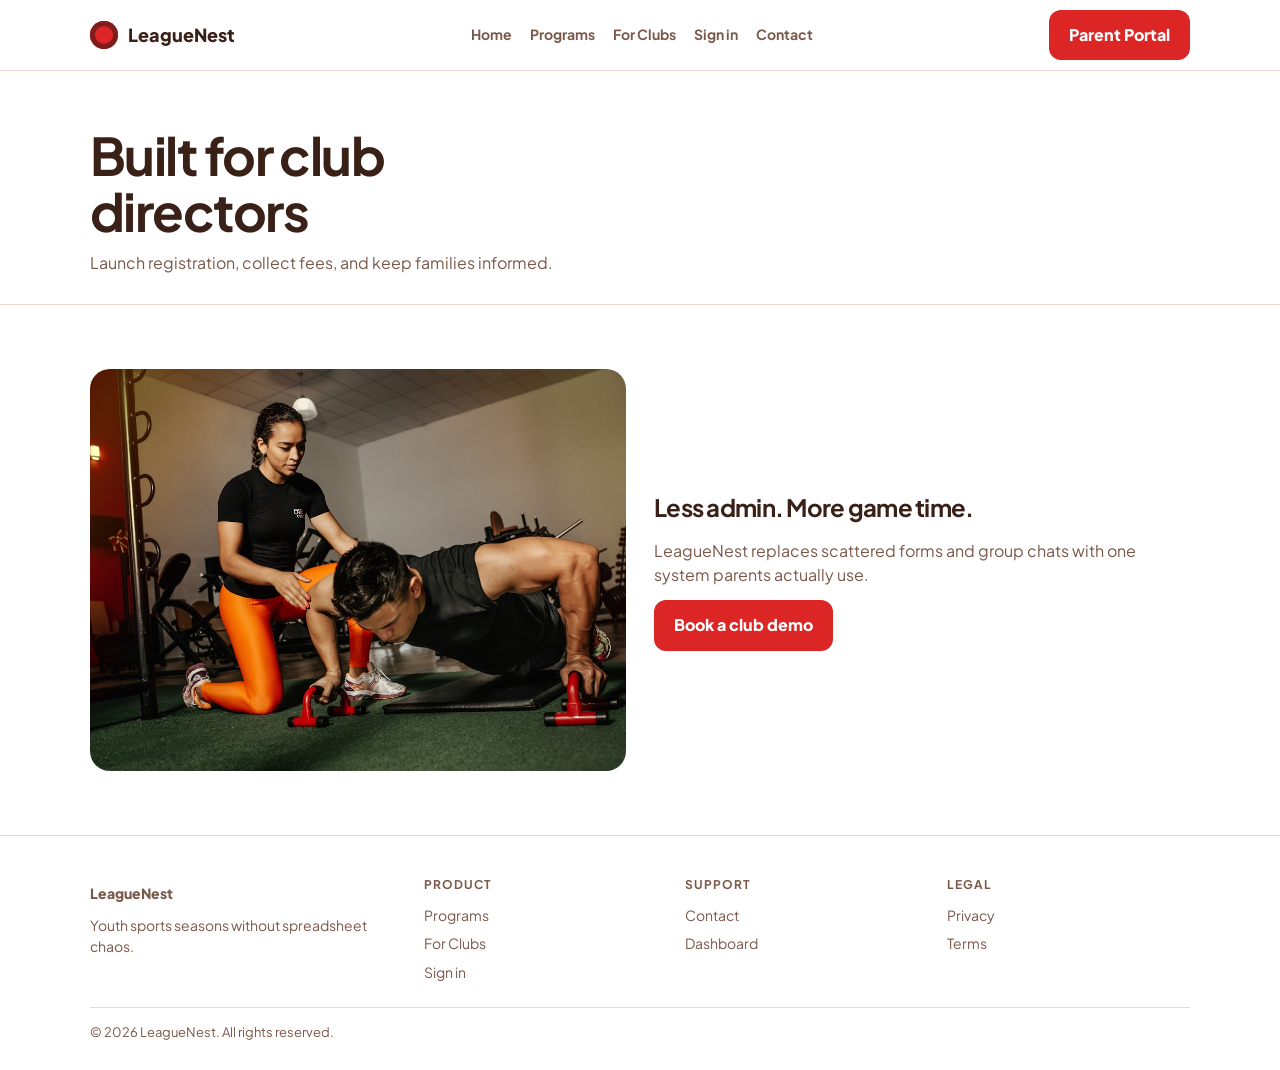
==== clubs.html @ 12ecd50a "Initial commit: leaguenest website" ====
<!DOCTYPE html><html lang="en"><head><meta charset="utf-8"/><meta name="viewport" content="width=device-width,initial-scale=1"/>
<title>For Clubs | LeagueNest</title>
<link href="https://fonts.googleapis.com/css2?family=Plus+Jakarta+Sans:wght@400;500;600;700;800&display=swap" rel="stylesheet"/>
<link rel="stylesheet" href="styles.css"/></head><body><header><div class="wrap nav"><a class="brand" href="index.html"><span class="puck"></span>LeagueNest</a>
<button class="nav-toggle" id="navToggle" aria-label="Menu">☰</button>
<nav class="links" id="navLinks"><a href="index.html">Home</a><a href="programs.html">Programs</a><a href="clubs.html">For Clubs</a><a href="login.html">Sign in</a><a href="contact.html">Contact</a></nav>
<a class="btn btn-red" href="login.html">Parent Portal</a></div></header><div class="page-hero"><div class="wrap"><h1>Built for club directors</h1><p>Launch registration, collect fees, and keep families informed.</p></div></div>
<section class="section-alt"><div class="wrap grid-2"><img class="split-img" src="images/team.jpg" alt="Club staff"/><div>
<h2>Less admin. More game time.</h2>
<p class="muted" style="margin:12px 0">LeagueNest replaces scattered forms and group chats with one system parents actually use.</p>
<a class="btn btn-red" href="contact.html">Book a club demo</a>
</div></div></section><footer><div class="wrap"><div class="footer-grid">
<div><a class="brand" href="index.html"><span class="puck"></span>LeagueNest</a><p class="muted" style="margin-top:10px;font-size:14px">Youth sports seasons without spreadsheet chaos.</p></div>
<div><h4>Product</h4><a href="programs.html">Programs</a><a href="clubs.html">For Clubs</a><a href="login.html">Sign in</a></div>
<div><h4>Support</h4><a href="contact.html">Contact</a><a href="dashboard.html">Dashboard</a></div>
<div><h4>Legal</h4><a href="privacy.html">Privacy</a><a href="terms.html">Terms</a></div>
</div><div class="footer-bottom">© 2026 LeagueNest. All rights reserved.</div></div></footer><script src="app.js"></script></body></html>
---- styles.css ----
:root{--bg:#fff7f4;--ink:#3a2118;--muted:#7a584a;--red:#dc2626;--pink:#ffe4e6;--line:#f0d5cc;--ease:cubic-bezier(.22,1,.36,1)}
*{box-sizing:border-box;margin:0;padding:0}html{scroll-behavior:smooth}body{font-family:"Plus Jakarta Sans",system-ui,sans-serif;background:var(--bg);color:var(--ink);line-height:1.55}
a{color:inherit;text-decoration:none}img{max-width:100%;display:block}.wrap{width:min(1100px,calc(100% - 36px));margin:0 auto}
.btn{display:inline-flex;align-items:center;justify-content:center;border-radius:12px;padding:13px 20px;font-weight:800;border:0;cursor:pointer;font-family:inherit;transition:transform .35s var(--ease);background:var(--ink);color:#fff}
.btn:hover{transform:translateY(-3px)}.btn-red{background:var(--red)}.btn-line{background:#fff;border:1px solid var(--line);color:var(--ink)}.btn-full{width:100%}
header{position:sticky;top:0;z-index:20;background:rgba(255,255,255,.92);backdrop-filter:blur(12px);border-bottom:1px solid var(--line)}
.nav{display:flex;align-items:center;justify-content:space-between;min-height:70px}
.brand{display:flex;align-items:center;gap:10px;font-weight:800;font-size:18px}
.puck{width:28px;height:28px;border-radius:50%;background:var(--red);box-shadow:inset 0 0 0 5px #7f1d1d}
.links{display:flex;gap:18px;font-weight:700;color:var(--muted);font-size:14px}.nav-toggle{display:none;background:0;border:0;font-size:22px}
.hero{position:relative;min-height:78vh;display:grid;align-items:center;background-size:cover;background-position:center}
.hero::before{content:"";position:absolute;inset:0;background:linear-gradient(105deg,rgba(58,33,24,.88),rgba(58,33,24,.45))}
.hero .wrap{position:relative;z-index:1;padding:60px 0;color:#fff}
h1,h2{letter-spacing:-.03em}h1{font-size:clamp(34px,5vw,52px);line-height:1.08;margin-bottom:12px;max-width:14ch}
.lead{color:#f5d0c8;max-width:38ch;margin-bottom:22px;font-size:17px}
.page-hero{padding:56px 0 28px;background:#fff;border-bottom:1px solid var(--line)}.page-hero p{color:var(--muted);margin-top:10px}
section{padding:64px 0}.section-alt{background:#fff}
.grid-3{display:grid;grid-template-columns:repeat(3,1fr);gap:16px}.grid-2{display:grid;grid-template-columns:1fr 1fr;gap:28px;align-items:center}
.card{background:#fff;border:1px solid var(--line);border-radius:16px;padding:20px;transition:transform .4s var(--ease)}.card:hover{transform:translateY(-8px)}
.card img{border-radius:12px;aspect-ratio:16/10;object-fit:cover;width:100%;margin-bottom:12px}.muted,.card p{color:var(--muted)}.card h3{margin-bottom:8px}
.split-img{border-radius:20px;aspect-ratio:4/3;object-fit:cover;width:100%}
.shell{min-height:calc(100vh - 70px);display:grid;grid-template-columns:1.05fr .95fr;background:#fff}
.left{padding:40px;display:flex;flex-direction:column}.right{background:linear-gradient(160deg,#ffe4e6,#fecdd3);padding:28px;border-left:1px solid var(--line);display:flex;flex-direction:column;justify-content:space-between}
.field{margin-bottom:14px}label{display:block;font-size:13px;font-weight:700;margin-bottom:6px}
.input{width:100%;border:1px solid var(--line);border-radius:12px;padding:13px 14px;font:inherit;background:#fffaf8}
.alert{background:var(--red);color:#fff;border-radius:12px;padding:12px 14px;font-size:13px;font-weight:700}
.dash-stats{display:grid;grid-template-columns:repeat(3,1fr);gap:14px;margin:24px 0}
.stat{background:#fff;border:1px solid var(--line);border-radius:14px;padding:18px}.stat b{display:block;font-size:28px;margin-top:6px}
.form{display:grid;gap:12px;max-width:480px}.form input,.form textarea{width:100%;padding:12px;border-radius:10px;border:1px solid var(--line);font:inherit}
.form-success{display:none;padding:14px;border-radius:10px;background:rgba(220,38,38,.1);color:var(--red);font-weight:700}.form-success.show{display:block}
footer{padding:40px 0 28px;border-top:1px solid var(--line);background:#fff}.footer-grid{display:grid;grid-template-columns:1.3fr 1fr 1fr 1fr;gap:18px;margin-bottom:16px}
.footer-grid h4{font-size:12px;text-transform:uppercase;letter-spacing:.08em;color:var(--muted);margin-bottom:10px}
.footer-grid a{display:block;color:var(--muted);margin:7px 0;font-size:14px}.footer-bottom{font-size:13px;color:var(--muted);border-top:1px solid var(--line);padding-top:14px}
.reveal{opacity:0;transform:translateY(24px);transition:.75s var(--ease)}.reveal.in{opacity:1;transform:none}
@media(max-width:900px){.nav-toggle{display:block}.links{display:none;position:absolute;left:0;right:0;top:70px;flex-direction:column;background:#fff;padding:16px;border-bottom:1px solid var(--line)}.links.open{display:flex}.grid-3,.grid-2,.footer-grid,.shell,.dash-stats{grid-template-columns:1fr}.right{border-left:0;border-top:1px solid var(--line);min-height:280px}}
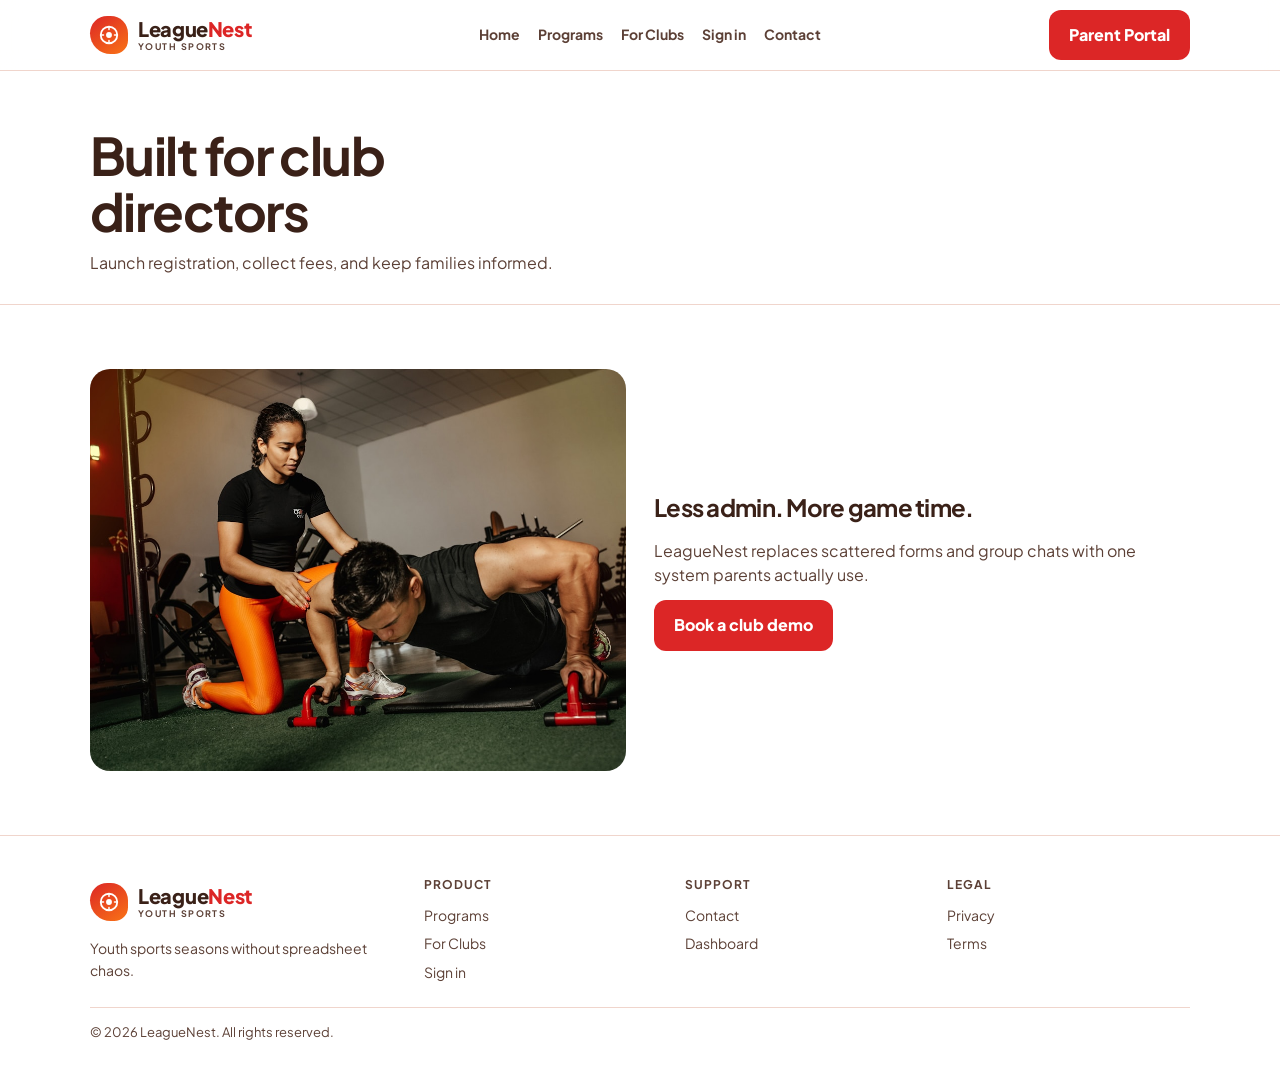
==== commit 2168987e: "Add brand mark logos and customer reviews sections." ====
--- a/clubs.html
+++ b/clubs.html
@@ -1,7 +1,7 @@
 <!DOCTYPE html><html lang="en"><head><meta charset="utf-8"/><meta name="viewport" content="width=device-width,initial-scale=1"/>
 <title>For Clubs | LeagueNest</title>
 <link href="https://fonts.googleapis.com/css2?family=Plus+Jakarta+Sans:wght@400;500;600;700;800&display=swap" rel="stylesheet"/>
-<link rel="stylesheet" href="styles.css"/></head><body><header><div class="wrap nav"><a class="brand" href="index.html"><span class="puck"></span>LeagueNest</a>
+<link rel="stylesheet" href="styles.css"/></head><body><header><div class="wrap nav"><a class="logo brand" href="index.html"><span class="logo-mark" aria-hidden="true"><svg viewBox="0 0 24 24" fill="none"><circle cx="12" cy="12" r="9" stroke="currentColor" stroke-width="2"/><circle cx="12" cy="12" r="3.2" fill="currentColor"/><path d="M12 3v3M12 18v3M3 12h3M18 12h3" stroke="currentColor" stroke-width="1.6" stroke-linecap="round"/></svg></span><span class="logo-text"><span class="word">League<span class="accent">Nest</span></span><span class="tag">Youth Sports</span></span></a>
 <button class="nav-toggle" id="navToggle" aria-label="Menu">☰</button>
 <nav class="links" id="navLinks"><a href="index.html">Home</a><a href="programs.html">Programs</a><a href="clubs.html">For Clubs</a><a href="login.html">Sign in</a><a href="contact.html">Contact</a></nav>
 <a class="btn btn-red" href="login.html">Parent Portal</a></div></header><div class="page-hero"><div class="wrap"><h1>Built for club directors</h1><p>Launch registration, collect fees, and keep families informed.</p></div></div>
@@ -10,7 +10,7 @@
 <p class="muted" style="margin:12px 0">LeagueNest replaces scattered forms and group chats with one system parents actually use.</p>
 <a class="btn btn-red" href="contact.html">Book a club demo</a>
 </div></div></section><footer><div class="wrap"><div class="footer-grid">
-<div><a class="brand" href="index.html"><span class="puck"></span>LeagueNest</a><p class="muted" style="margin-top:10px;font-size:14px">Youth sports seasons without spreadsheet chaos.</p></div>
+<div><a class="logo brand" href="index.html"><span class="logo-mark" aria-hidden="true"><svg viewBox="0 0 24 24" fill="none"><circle cx="12" cy="12" r="9" stroke="currentColor" stroke-width="2"/><circle cx="12" cy="12" r="3.2" fill="currentColor"/><path d="M12 3v3M12 18v3M3 12h3M18 12h3" stroke="currentColor" stroke-width="1.6" stroke-linecap="round"/></svg></span><span class="logo-text"><span class="word">League<span class="accent">Nest</span></span><span class="tag">Youth Sports</span></span></a><p class="muted" style="margin-top:10px;font-size:14px">Youth sports seasons without spreadsheet chaos.</p></div>
 <div><h4>Product</h4><a href="programs.html">Programs</a><a href="clubs.html">For Clubs</a><a href="login.html">Sign in</a></div>
 <div><h4>Support</h4><a href="contact.html">Contact</a><a href="dashboard.html">Dashboard</a></div>
 <div><h4>Legal</h4><a href="privacy.html">Privacy</a><a href="terms.html">Terms</a></div>
--- a/styles.css
+++ b/styles.css
@@ -1,4 +1,4 @@
-
+﻿
 :root{--bg:#fff7f4;--ink:#3a2118;--muted:#7a584a;--red:#dc2626;--pink:#ffe4e6;--line:#f0d5cc;--ease:cubic-bezier(.22,1,.36,1)}
 *{box-sizing:border-box;margin:0;padding:0}html{scroll-behavior:smooth}body{font-family:"Plus Jakarta Sans",system-ui,sans-serif;background:var(--bg);color:var(--ink);line-height:1.55}
 a{color:inherit;text-decoration:none}img{max-width:100%;display:block}.wrap{width:min(1100px,calc(100% - 36px));margin:0 auto}
@@ -34,3 +34,411 @@
 .footer-grid a{display:block;color:var(--muted);margin:7px 0;font-size:14px}.footer-bottom{font-size:13px;color:var(--muted);border-top:1px solid var(--line);padding-top:14px}
 .reveal{opacity:0;transform:translateY(24px);transition:.75s var(--ease)}.reveal.in{opacity:1;transform:none}
 @media(max-width:900px){.nav-toggle{display:block}.links{display:none;position:absolute;left:0;right:0;top:70px;flex-direction:column;background:#fff;padding:16px;border-bottom:1px solid var(--line)}.links.open{display:flex}.grid-3,.grid-2,.footer-grid,.shell,.dash-stats{grid-template-columns:1fr}.right{border-left:0;border-top:1px solid var(--line);min-height:280px}}
+
+/* ---- professional sections ---- */
+.stats-strip{display:grid;grid-template-columns:repeat(4,1fr);gap:16px}
+.stat-box{text-align:center;padding:28px 16px;border:1px solid var(--line,rgba(0,0,0,.08));border-radius:18px;background:var(--card,#fff)}
+.stat-box b{display:block;font-size:clamp(28px,3vw,40px);margin-bottom:6px}
+.stat-box span{font-size:13px;opacity:.75}
+.logos-row{display:flex;flex-wrap:wrap;gap:14px 28px;justify-content:center;align-items:center;font-weight:700;font-size:13px;text-transform:uppercase;letter-spacing:.06em;opacity:.75}
+.logos-row span{padding:10px 14px;border:1px solid var(--line,rgba(0,0,0,.08));border-radius:999px}
+.process{display:grid;grid-template-columns:repeat(4,1fr);gap:16px;counter-reset:step}
+.process .step{padding:22px;border-radius:18px;border:1px solid var(--line,rgba(0,0,0,.08));background:var(--card,#fff)}
+.process .step::before{counter-increment:step;content:counter(step,decimal-leading-zero);display:block;font-weight:800;font-size:22px;margin-bottom:10px}
+.process .step h3{margin-bottom:8px;font-size:17px}.process .step p{font-size:14px;opacity:.75;line-height:1.55}
+.newsletter{display:grid;grid-template-columns:1.2fr .8fr;gap:20px;align-items:center;padding:36px;border-radius:24px;border:1px solid var(--line,rgba(0,0,0,.08));background:var(--card,#fff)}
+.newsletter form{display:flex;gap:10px;flex-wrap:wrap}
+.newsletter input{flex:1;min-width:200px;padding:13px 14px;border-radius:12px;border:1px solid var(--line,rgba(0,0,0,.12));font:inherit}
+.contact-grid{display:grid;grid-template-columns:1.1fr .9fr;gap:28px;align-items:start}
+.contact-cards{display:grid;gap:12px}
+.contact-card{padding:18px;border-radius:16px;border:1px solid var(--line,rgba(0,0,0,.08));background:var(--card,#fff)}
+.contact-card h4{margin-bottom:6px}.contact-card p{font-size:14px;opacity:.8;line-height:1.5}
+.form-row{display:grid;grid-template-columns:1fr 1fr;gap:12px}
+.map-box{border-radius:18px;min-height:200px;border:1px solid var(--line,rgba(0,0,0,.08));display:grid;place-items:center;padding:24px;text-align:center;background:linear-gradient(145deg,rgba(127,127,127,.08),transparent)}
+.quote-band{padding:40px;border-radius:24px;border:1px solid var(--line,rgba(0,0,0,.08));text-align:center;background:var(--card,#fff)}
+.quote-band blockquote{font-size:clamp(20px,2.6vw,28px);line-height:1.4;max-width:40ch;margin:0 auto 16px}
+@media(max-width:900px){.stats-strip{grid-template-columns:1fr 1fr}.process,.newsletter,.contact-grid,.form-row{grid-template-columns:1fr}}
+
+/* ==== frontend polish: alignment, FAQ, sections ==== */
+.section-tight { padding: 36px 0 !important; }
+.section-head { max-width: 640px; }
+.section-head.center { text-align: center; margin-left: auto; margin-right: auto; }
+.section-head.center + .stats-strip,
+.section-head.center + .process,
+.section-head.center + .grid-3,
+.section-head.center + .faq,
+.section-head.center + .integrations { }
+
+.grid-3 > .card,
+.grid > .product,
+.grid > .card {
+  height: 100%;
+  display: flex;
+  flex-direction: column;
+}
+.card p:last-child { margin-top: auto; }
+
+/* FAQ â€” professional accordion */
+.faq {
+  max-width: 760px;
+  margin: 0 auto;
+  display: grid;
+  gap: 12px;
+}
+.faq details {
+  border: 1px solid var(--line, rgba(255,255,255,.12));
+  border-radius: 16px;
+  padding: 0;
+  margin: 0;
+  background: var(--card, rgba(255,255,255,.04));
+  overflow: hidden;
+  transition: border-color .25s, box-shadow .25s, transform .25s;
+}
+.faq details:hover {
+  border-color: rgba(127,127,127,.35);
+}
+.faq details[open] {
+  box-shadow: 0 12px 36px rgba(0,0,0,.08);
+}
+.faq summary {
+  cursor: pointer;
+  font-weight: 700;
+  list-style: none;
+  display: flex;
+  align-items: center;
+  justify-content: space-between;
+  gap: 16px;
+  padding: 18px 20px;
+  line-height: 1.35;
+  font-size: 15px;
+}
+.faq summary::-webkit-details-marker { display: none; }
+.faq summary::after {
+  content: "+";
+  flex: 0 0 auto;
+  width: 28px;
+  height: 28px;
+  border-radius: 50%;
+  display: grid;
+  place-items: center;
+  font-size: 18px;
+  font-weight: 600;
+  line-height: 1;
+  border: 1px solid var(--line, rgba(127,127,127,.25));
+  opacity: .85;
+  transition: transform .25s, background .25s;
+}
+.faq details[open] summary::after {
+  content: "–";
+  transform: none;
+  background: rgba(127,127,127,.08);
+}
+.faq details p {
+  margin: 0;
+  padding: 0 20px 18px;
+  color: var(--muted, #6b7280);
+  font-size: 14px;
+  line-height: 1.65;
+  max-width: 62ch;
+}
+
+/* Process polish */
+.process {
+  align-items: stretch;
+}
+.process .step {
+  height: 100%;
+  display: flex;
+  flex-direction: column;
+}
+.process .step::before {
+  font-variant-numeric: tabular-nums;
+  letter-spacing: .04em;
+  margin-bottom: 14px;
+}
+
+/* Stats / logos alignment */
+.stats-strip {
+  align-items: stretch;
+}
+.stat-box {
+  display: flex;
+  flex-direction: column;
+  justify-content: center;
+  min-height: 120px;
+}
+.logos-row {
+  gap: 12px 14px;
+  justify-content: center;
+}
+
+/* Newsletter / CTA alignment */
+.newsletter {
+  align-items: center;
+}
+.newsletter form {
+  width: 100%;
+  align-items: center;
+}
+.newsletter input {
+  min-height: 48px;
+}
+.cta-band {
+  align-items: center;
+}
+
+/* Contact form should fill grid column */
+.contact-grid .form {
+  max-width: none;
+  width: 100%;
+}
+.form-row {
+  align-items: start;
+}
+.form label {
+  display: block;
+  margin-bottom: 6px;
+}
+.form input[type="checkbox"] {
+  width: auto;
+  display: inline-block;
+  vertical-align: middle;
+}
+
+/* Quote band */
+.quote-band {
+  max-width: 900px;
+  margin-left: auto;
+  margin-right: auto;
+}
+
+/* Integrations wrap nicely */
+.integrations {
+  align-items: stretch;
+}
+.integrations div {
+  display: grid;
+  place-items: center;
+  min-height: 56px;
+}
+
+@media (max-width: 900px) {
+  .stats-strip { grid-template-columns: 1fr 1fr !important; }
+  .process { grid-template-columns: 1fr !important; }
+  .integrations { grid-template-columns: repeat(3, 1fr) !important; }
+  .newsletter, .contact-grid, .form-row { grid-template-columns: 1fr !important; }
+  .faq summary { font-size: 14px; padding: 16px; }
+  .faq details p { padding: 0 16px 16px; }
+  .section-tight { padding: 28px 0 !important; }
+}
+
+.check-row label{display:flex;align-items:flex-start;gap:10px;font-weight:600;line-height:1.45;cursor:pointer}
+.check-row input{margin-top:3px}
+.nav{flex-wrap:wrap}
+.nav .btn{white-space:nowrap}
+@media(max-width:1100px){
+  .nav-links{gap:14px;font-size:13px}
+}
+
+/* ---- UX readability / contrast / interaction fixes ---- */
+/* ---- UX readability / contrast / interaction fixes ---- */
+.stat-box span,
+.process .step p,
+.logos-row,
+.contact-card p {
+  opacity: 1 !important;
+}
+.stat-box span,
+.process .step p {
+  color: var(--muted) !important;
+}
+.faq details[open] summary::after {
+  content: "–" !important;
+}
+.btn {
+  transition: transform .35s var(--ease), background .25s ease, border-color .25s ease, box-shadow .25s ease, filter .25s ease !important;
+}
+input::placeholder,
+textarea::placeholder {
+  opacity: 1;
+  color: #6b7f96;
+}
+.footer-grid a:hover {
+  color: var(--ink, var(--text, #111));
+}
+.product.is-hidden,
+[data-product].is-hidden {
+  display: none !important;
+}
+.filter-panel {
+  display: none;
+  padding: 8px 0 12px;
+  border-bottom: 1px solid var(--line, #e5e5e5);
+}
+.filter-group.open .filter-panel { display: block; }
+.filter-group.open > button span { transform: rotate(45deg); display: inline-block; }
+.filter-panel label {
+  display: flex;
+  align-items: center;
+  gap: 8px;
+  padding: 6px 0;
+  font-size: 13px;
+  font-weight: 500;
+  cursor: pointer;
+  color: var(--muted, #525252);
+}
+.filter-chip-row { display: flex; flex-wrap: wrap; gap: 8px; margin: 10px 0 16px; }
+.filter-chip {
+  border: 1px solid var(--line, #e5e5e5);
+  background: #fff;
+  border-radius: 999px;
+  padding: 7px 12px;
+  font: inherit;
+  font-size: 12px;
+  font-weight: 700;
+  cursor: pointer;
+}
+.filter-chip.active {
+  background: var(--ink, #171717);
+  color: #fff;
+  border-color: transparent;
+}
+.filter-empty {
+  display: none;
+  color: var(--muted);
+  padding: 20px 0;
+}
+.filter-empty.show { display: block; }
+
+
+/* LeagueNest contrast */
+:root {
+  --muted: #5c4036;
+}
+.right .muted {
+  color: #5c4036 !important;
+}
+.btn-red:hover {
+  background: #b91c1c !important;
+}
+.btn-line:hover {
+  border-color: #d4a99a;
+  background: #fff7f4;
+}
+
+/* ---- Brand logo system ---- */
+/* ---- Brand logo system ---- */
+.logo, a.brand.logo, a.logo.brand {
+  display: inline-flex !important;
+  align-items: center;
+  gap: 10px;
+  text-decoration: none;
+  line-height: 1.1;
+}
+.logo-mark {
+  width: 38px;
+  height: 38px;
+  flex-shrink: 0;
+  display: grid;
+  place-items: center;
+  border-radius: 11px;
+  position: relative;
+}
+.logo-mark svg {
+  width: 22px;
+  height: 22px;
+  display: block;
+}
+.logo-text {
+  display: flex;
+  flex-direction: column;
+  align-items: flex-start;
+  font-weight: 800;
+  letter-spacing: -.02em;
+}
+.logo-text .word {
+  font-size: 1.05em;
+  line-height: 1;
+}
+.logo-text .tag {
+  font-size: 9px;
+  font-weight: 700;
+  letter-spacing: .16em;
+  text-transform: uppercase;
+  margin-top: 3px;
+  opacity: .72;
+}
+footer .logo, footer a.brand {
+  text-align: left !important;
+}
+
+
+.logo-mark { background: linear-gradient(145deg,#dc2626,#f97316); color:#fff; border-radius: 50% 50% 40% 60%; }
+.logo-text .word { font-size: 20px; color: var(--ink); font-weight: 800; }
+.logo-text .accent { color: #dc2626; }
+.logo-text .tag { color: var(--muted); opacity: 1; }
+.review-avatar { background: rgba(220,38,38,.12); color: #dc2626; }
+a.brand .puck { display: none !important; }
+
+
+/* ---- Reviews section ---- */
+.reviews-grid {
+  display: grid;
+  grid-template-columns: repeat(3, 1fr);
+  gap: 18px;
+  margin-top: 8px;
+}
+.review-card {
+  padding: 24px 22px;
+  border-radius: 18px;
+  border: 1px solid var(--line, rgba(127,127,127,.2));
+  background: var(--card, var(--panel, #fff));
+  display: flex;
+  flex-direction: column;
+  gap: 14px;
+  height: 100%;
+  transition: transform .35s var(--ease, ease);
+}
+.review-card:hover { transform: translateY(-6px); }
+.review-stars {
+  color: #f59e0b;
+  letter-spacing: 2px;
+  font-size: 14px;
+  line-height: 1;
+}
+.review-card > p {
+  font-size: 15px;
+  line-height: 1.55;
+  flex: 1;
+  margin: 0;
+}
+.review-author {
+  display: flex;
+  align-items: center;
+  gap: 12px;
+  margin-top: 4px;
+}
+.review-avatar {
+  width: 42px;
+  height: 42px;
+  border-radius: 50%;
+  display: grid;
+  place-items: center;
+  font-weight: 800;
+  font-size: 13px;
+  letter-spacing: .02em;
+  flex-shrink: 0;
+}
+.review-author strong {
+  display: block;
+  font-size: 14px;
+}
+.review-author .muted,
+.review-author span:last-child {
+  display: block;
+  font-size: 12px;
+  margin-top: 2px;
+}
+@media (max-width: 900px) {
+  .reviews-grid { grid-template-columns: 1fr !important; }
+}
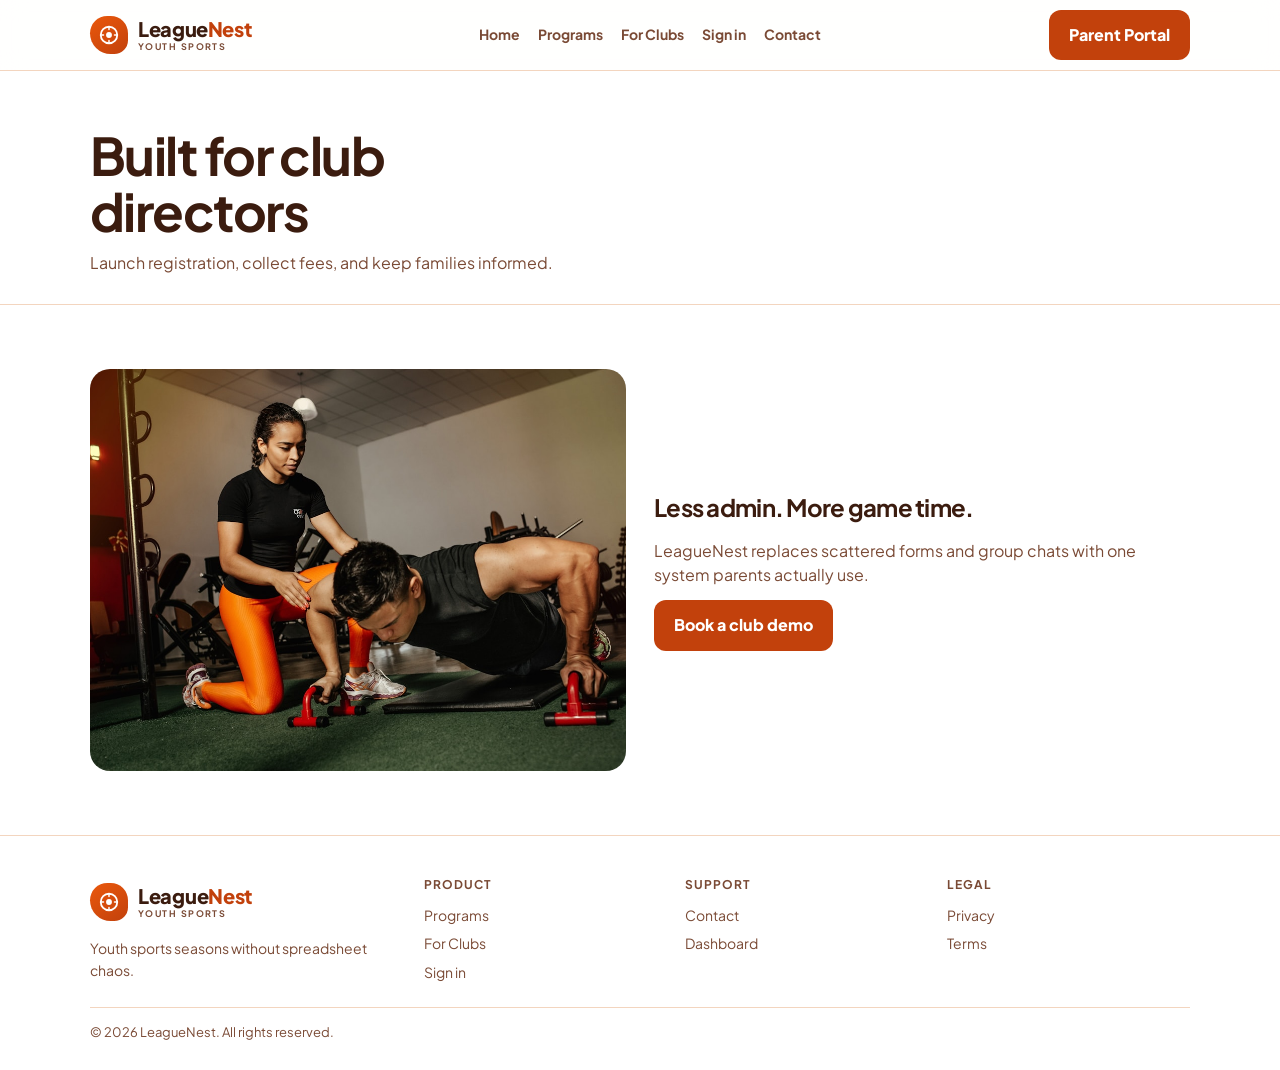
==== commit d1e36708: "Modern standards: a11y, SEO, brand color systems, 404/sitemap." ====
--- a/clubs.html
+++ b/clubs.html
@@ -1,17 +1,30 @@
 <!DOCTYPE html><html lang="en"><head><meta charset="utf-8"/><meta name="viewport" content="width=device-width,initial-scale=1"/>
 <title>For Clubs | LeagueNest</title>
 <link href="https://fonts.googleapis.com/css2?family=Plus+Jakarta+Sans:wght@400;500;600;700;800&display=swap" rel="stylesheet"/>
-<link rel="stylesheet" href="styles.css"/></head><body><header><div class="wrap nav"><a class="logo brand" href="index.html"><span class="logo-mark" aria-hidden="true"><svg viewBox="0 0 24 24" fill="none"><circle cx="12" cy="12" r="9" stroke="currentColor" stroke-width="2"/><circle cx="12" cy="12" r="3.2" fill="currentColor"/><path d="M12 3v3M12 18v3M3 12h3M18 12h3" stroke="currentColor" stroke-width="1.6" stroke-linecap="round"/></svg></span><span class="logo-text"><span class="word">League<span class="accent">Nest</span></span><span class="tag">Youth Sports</span></span></a>
+<link rel="stylesheet" href="styles.css"/>  <link rel="icon" href="favicon.svg" type="image/svg+xml"/>
+  <meta name="theme-color" content="#fff4ec"/>
+  <meta name="description" content="Youth sports platform for registration, rosters, and game-day updates."/>
+  <meta property="og:title" content="For Clubs | LeagueNest"/>
+  <meta property="og:description" content="Youth sports platform for registration, rosters, and game-day updates."/>
+  <meta property="og:type" content="website"/>
+  <meta property="og:url" content="https://mryamaslam.github.io/leaguenest/"/>
+  <meta name="twitter:card" content="summary_large_image"/>
+</head><body>
+<a class="skip-link" href="#main">Skip to content</a><header><div class="wrap nav"><a class="logo brand" href="index.html"><span class="logo-mark" aria-hidden="true"><svg viewBox="0 0 24 24" fill="none"><circle cx="12" cy="12" r="9" stroke="currentColor" stroke-width="2"/><circle cx="12" cy="12" r="3.2" fill="currentColor"/><path d="M12 3v3M12 18v3M3 12h3M18 12h3" stroke="currentColor" stroke-width="1.6" stroke-linecap="round"/></svg></span><span class="logo-text"><span class="word">League<span class="accent">Nest</span></span><span class="tag">Youth Sports</span></span></a>
 <button class="nav-toggle" id="navToggle" aria-label="Menu">☰</button>
 <nav class="links" id="navLinks"><a href="index.html">Home</a><a href="programs.html">Programs</a><a href="clubs.html">For Clubs</a><a href="login.html">Sign in</a><a href="contact.html">Contact</a></nav>
-<a class="btn btn-red" href="login.html">Parent Portal</a></div></header><div class="page-hero"><div class="wrap"><h1>Built for club directors</h1><p>Launch registration, collect fees, and keep families informed.</p></div></div>
-<section class="section-alt"><div class="wrap grid-2"><img class="split-img" src="images/team.jpg" alt="Club staff"/><div>
+<a class="btn btn-red" href="login.html">Parent Portal</a></div></header>
+<main id="main"><div class="page-hero"><div class="wrap"><h1>Built for club directors</h1><p>Launch registration, collect fees, and keep families informed.</p></div></div>
+<section class="section-alt"><div class="wrap grid-2"><img class="split-img" src="images/team.jpg" alt="Club staff"/ loading="lazy" decoding="async"><div>
 <h2>Less admin. More game time.</h2>
 <p class="muted" style="margin:12px 0">LeagueNest replaces scattered forms and group chats with one system parents actually use.</p>
 <a class="btn btn-red" href="contact.html">Book a club demo</a>
-</div></div></section><footer><div class="wrap"><div class="footer-grid">
+</div></div></section></main>
+<footer><div class="wrap"><div class="footer-grid">
 <div><a class="logo brand" href="index.html"><span class="logo-mark" aria-hidden="true"><svg viewBox="0 0 24 24" fill="none"><circle cx="12" cy="12" r="9" stroke="currentColor" stroke-width="2"/><circle cx="12" cy="12" r="3.2" fill="currentColor"/><path d="M12 3v3M12 18v3M3 12h3M18 12h3" stroke="currentColor" stroke-width="1.6" stroke-linecap="round"/></svg></span><span class="logo-text"><span class="word">League<span class="accent">Nest</span></span><span class="tag">Youth Sports</span></span></a><p class="muted" style="margin-top:10px;font-size:14px">Youth sports seasons without spreadsheet chaos.</p></div>
 <div><h4>Product</h4><a href="programs.html">Programs</a><a href="clubs.html">For Clubs</a><a href="login.html">Sign in</a></div>
 <div><h4>Support</h4><a href="contact.html">Contact</a><a href="dashboard.html">Dashboard</a></div>
 <div><h4>Legal</h4><a href="privacy.html">Privacy</a><a href="terms.html">Terms</a></div>
-</div><div class="footer-bottom">© 2026 LeagueNest. All rights reserved.</div></div></footer><script src="app.js"></script></body></html>+</div><div class="footer-bottom">© 2026 LeagueNest. All rights reserved.</div></div></footer><script src="app.js"></script><div class="cookie-bar" id="cookieBar" role="dialog" aria-live="polite"><p>We use local storage for cart/demo preferences. See our <a href="privacy.html">Privacy</a>.</p><button type="button" class="btn btn-solid btn-primary btn-teal btn-red btn-sky" id="cookieAccept">Got it</button></div>
+<button type="button" class="to-top" id="toTop" aria-label="Back to top">↑</button>
+</body></html>
--- a/styles.css
+++ b/styles.css
@@ -442,3 +442,96 @@
 @media (max-width: 900px) {
   .reviews-grid { grid-template-columns: 1fr !important; }
 }
+
+/* ---- Modern standards baseline ---- */
+:root {
+  --bg: #fff4ec;
+  --ink: #3b1c0f;
+  --muted: #7a4a35;
+  --red: #c2410c;
+  --pink: #ffedd5;
+  --line: #f3d5bf;
+  --focus: #c2410c;
+  --radius: 14px;
+}
+.btn-red { background: #c2410c !important; }
+.btn-red:hover { background: #9a3412 !important; }
+.logo-mark { background: linear-gradient(145deg,#ea580c,#c2410c) !important; }
+.logo-text .accent { color: #c2410c !important; }
+
+
+/* ---- Modern standards baseline ---- */
+:focus-visible {
+  outline: 3px solid var(--focus, #2563eb);
+  outline-offset: 3px;
+}
+.skip-link {
+  position: absolute;
+  left: 12px;
+  top: -48px;
+  z-index: 1000;
+  background: var(--focus, #111);
+  color: #fff;
+  padding: 10px 14px;
+  border-radius: 10px;
+  font-weight: 700;
+  font-size: 14px;
+}
+.skip-link:focus {
+  top: 12px;
+}
+img { height: auto; }
+@media (prefers-reduced-motion: reduce) {
+  html { scroll-behavior: auto; }
+  *, *::before, *::after {
+    animation-duration: 0.01ms !important;
+    animation-iteration-count: 1 !important;
+    transition-duration: 0.01ms !important;
+  }
+  .reveal { opacity: 1 !important; transform: none !important; filter: none !important; }
+}
+.cookie-bar {
+  position: fixed;
+  left: 16px;
+  right: 16px;
+  bottom: 16px;
+  z-index: 90;
+  max-width: 720px;
+  margin: 0 auto;
+  display: none;
+  align-items: center;
+  justify-content: space-between;
+  gap: 14px;
+  padding: 14px 16px;
+  border-radius: 14px;
+  background: rgba(15,15,15,.94);
+  color: #fff;
+  border: 1px solid rgba(255,255,255,.12);
+  box-shadow: 0 16px 40px rgba(0,0,0,.25);
+  font-size: 14px;
+  line-height: 1.4;
+}
+.cookie-bar.show { display: flex; flex-wrap: wrap; }
+.cookie-bar a { color: #fff; text-decoration: underline; }
+.cookie-bar .btn { margin: 0; }
+.to-top {
+  position: fixed;
+  right: 18px;
+  bottom: 18px;
+  z-index: 80;
+  width: 44px;
+  height: 44px;
+  border-radius: 50%;
+  border: 0;
+  cursor: pointer;
+  display: none;
+  place-items: center;
+  font-weight: 800;
+  background: var(--focus, #111);
+  color: #fff;
+  box-shadow: 0 10px 24px rgba(0,0,0,.2);
+}
+.to-top.show { display: grid; }
+@media (max-width: 900px) {
+  .cookie-bar { left: 10px; right: 10px; bottom: 10px; }
+}
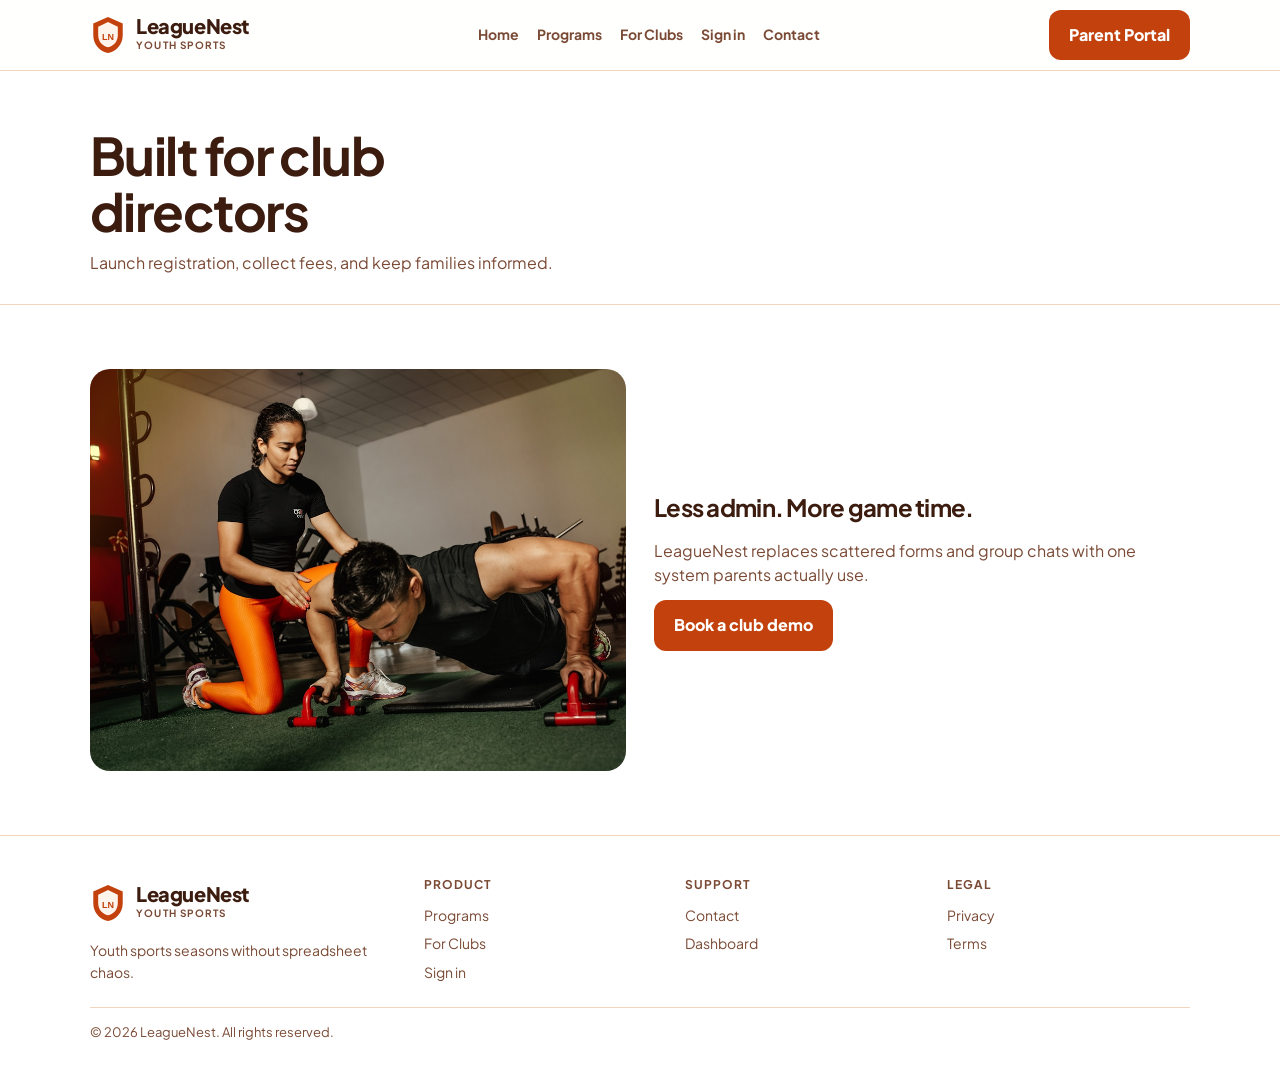
==== commit 34bcba62: "Redesign logos with unique shapes, icons, and typography per brand." ====
--- a/clubs.html
+++ b/clubs.html
@@ -10,7 +10,7 @@
   <meta property="og:url" content="https://mryamaslam.github.io/leaguenest/"/>
   <meta name="twitter:card" content="summary_large_image"/>
 </head><body>
-<a class="skip-link" href="#main">Skip to content</a><header><div class="wrap nav"><a class="logo brand" href="index.html"><span class="logo-mark" aria-hidden="true"><svg viewBox="0 0 24 24" fill="none"><circle cx="12" cy="12" r="9" stroke="currentColor" stroke-width="2"/><circle cx="12" cy="12" r="3.2" fill="currentColor"/><path d="M12 3v3M12 18v3M3 12h3M18 12h3" stroke="currentColor" stroke-width="1.6" stroke-linecap="round"/></svg></span><span class="logo-text"><span class="word">League<span class="accent">Nest</span></span><span class="tag">Youth Sports</span></span></a>
+<a class="skip-link" href="#main">Skip to content</a><header><div class="wrap nav"><a class="logo logo-league" href="index.html" aria-label="LeagueNest home"><svg class="logo-crest" viewBox="0 0 44 48" aria-hidden="true"><path d="M22 2L40 10v14c0 12-8 20-18 22C12 44 4 36 4 24V10L22 2z" fill="#c2410c"/><path d="M22 8L34 14v10c0 8-5.2 13.5-12 15-6.8-1.5-12-7-12-15V14L22 8z" fill="#fff4ec"/><text x="22" y="30" text-anchor="middle" font-family="Arial Black,Arial,sans-serif" font-size="11" font-weight="800" fill="#c2410c">LN</text></svg><span class="logo-copy"><span class="logo-name">LeagueNest</span><span class="logo-tag">youth sports</span></span></a>
 <button class="nav-toggle" id="navToggle" aria-label="Menu">☰</button>
 <nav class="links" id="navLinks"><a href="index.html">Home</a><a href="programs.html">Programs</a><a href="clubs.html">For Clubs</a><a href="login.html">Sign in</a><a href="contact.html">Contact</a></nav>
 <a class="btn btn-red" href="login.html">Parent Portal</a></div></header>
@@ -21,7 +21,7 @@
 <a class="btn btn-red" href="contact.html">Book a club demo</a>
 </div></div></section></main>
 <footer><div class="wrap"><div class="footer-grid">
-<div><a class="logo brand" href="index.html"><span class="logo-mark" aria-hidden="true"><svg viewBox="0 0 24 24" fill="none"><circle cx="12" cy="12" r="9" stroke="currentColor" stroke-width="2"/><circle cx="12" cy="12" r="3.2" fill="currentColor"/><path d="M12 3v3M12 18v3M3 12h3M18 12h3" stroke="currentColor" stroke-width="1.6" stroke-linecap="round"/></svg></span><span class="logo-text"><span class="word">League<span class="accent">Nest</span></span><span class="tag">Youth Sports</span></span></a><p class="muted" style="margin-top:10px;font-size:14px">Youth sports seasons without spreadsheet chaos.</p></div>
+<div><a class="logo logo-league" href="index.html" aria-label="LeagueNest home"><svg class="logo-crest" viewBox="0 0 44 48" aria-hidden="true"><path d="M22 2L40 10v14c0 12-8 20-18 22C12 44 4 36 4 24V10L22 2z" fill="#c2410c"/><path d="M22 8L34 14v10c0 8-5.2 13.5-12 15-6.8-1.5-12-7-12-15V14L22 8z" fill="#fff4ec"/><text x="22" y="30" text-anchor="middle" font-family="Arial Black,Arial,sans-serif" font-size="11" font-weight="800" fill="#c2410c">LN</text></svg><span class="logo-copy"><span class="logo-name">LeagueNest</span><span class="logo-tag">youth sports</span></span></a><p class="muted" style="margin-top:10px;font-size:14px">Youth sports seasons without spreadsheet chaos.</p></div>
 <div><h4>Product</h4><a href="programs.html">Programs</a><a href="clubs.html">For Clubs</a><a href="login.html">Sign in</a></div>
 <div><h4>Support</h4><a href="contact.html">Contact</a><a href="dashboard.html">Dashboard</a></div>
 <div><h4>Legal</h4><a href="privacy.html">Privacy</a><a href="terms.html">Terms</a></div>
--- a/styles.css
+++ b/styles.css
@@ -326,59 +326,6 @@
   background: #fff7f4;
 }
 
-/* ---- Brand logo system ---- */
-/* ---- Brand logo system ---- */
-.logo, a.brand.logo, a.logo.brand {
-  display: inline-flex !important;
-  align-items: center;
-  gap: 10px;
-  text-decoration: none;
-  line-height: 1.1;
-}
-.logo-mark {
-  width: 38px;
-  height: 38px;
-  flex-shrink: 0;
-  display: grid;
-  place-items: center;
-  border-radius: 11px;
-  position: relative;
-}
-.logo-mark svg {
-  width: 22px;
-  height: 22px;
-  display: block;
-}
-.logo-text {
-  display: flex;
-  flex-direction: column;
-  align-items: flex-start;
-  font-weight: 800;
-  letter-spacing: -.02em;
-}
-.logo-text .word {
-  font-size: 1.05em;
-  line-height: 1;
-}
-.logo-text .tag {
-  font-size: 9px;
-  font-weight: 700;
-  letter-spacing: .16em;
-  text-transform: uppercase;
-  margin-top: 3px;
-  opacity: .72;
-}
-footer .logo, footer a.brand {
-  text-align: left !important;
-}
-
-
-.logo-mark { background: linear-gradient(145deg,#dc2626,#f97316); color:#fff; border-radius: 50% 50% 40% 60%; }
-.logo-text .word { font-size: 20px; color: var(--ink); font-weight: 800; }
-.logo-text .accent { color: #dc2626; }
-.logo-text .tag { color: var(--muted); opacity: 1; }
-.review-avatar { background: rgba(220,38,38,.12); color: #dc2626; }
-a.brand .puck { display: none !important; }
 
 
 /* ---- Reviews section ---- */
@@ -535,3 +482,30 @@
 @media (max-width: 900px) {
   .cookie-bar { left: 10px; right: 10px; bottom: 10px; }
 }
+
+/* ---- Brand logo system ---- */
+/* LeagueNest logo — sports crest shield */
+.logo.logo-league, .logo, a.brand {
+  display: inline-flex !important;
+  align-items: center;
+  gap: 10px;
+  text-decoration: none;
+}
+.logo-league .logo-crest { width: 36px; height: 40px; flex-shrink: 0; }
+.logo-league .logo-copy { display: flex; flex-direction: column; gap: 2px; }
+.logo-league .logo-name {
+  font-family: "Plus Jakarta Sans", system-ui, sans-serif;
+  font-weight: 800;
+  font-size: 20px;
+  letter-spacing: -.02em;
+  color: #3b1c0f;
+  line-height: 1;
+}
+.logo-league .logo-tag {
+  font-size: 10px;
+  font-weight: 700;
+  letter-spacing: .12em;
+  text-transform: uppercase;
+  color: #7a4a35;
+}
+.logo-mark, .logo-text, .puck { display: none !important; }
